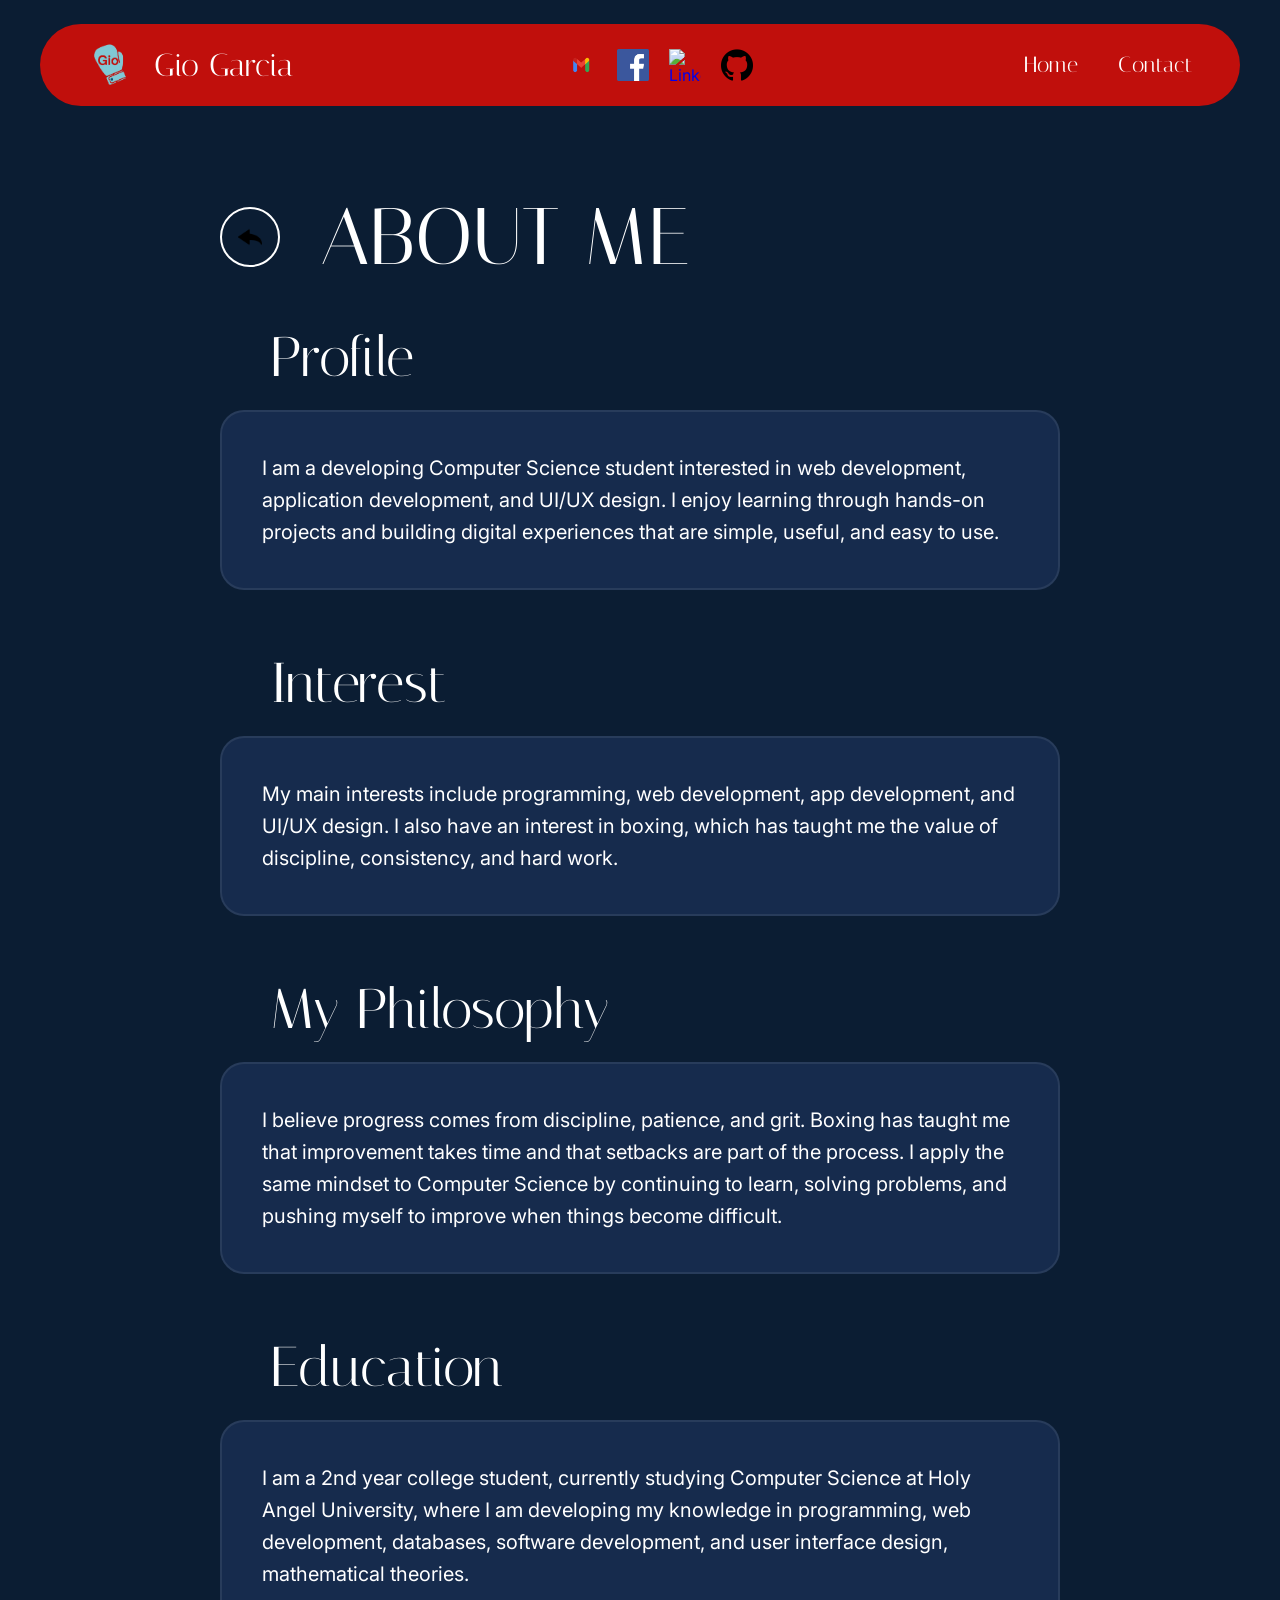
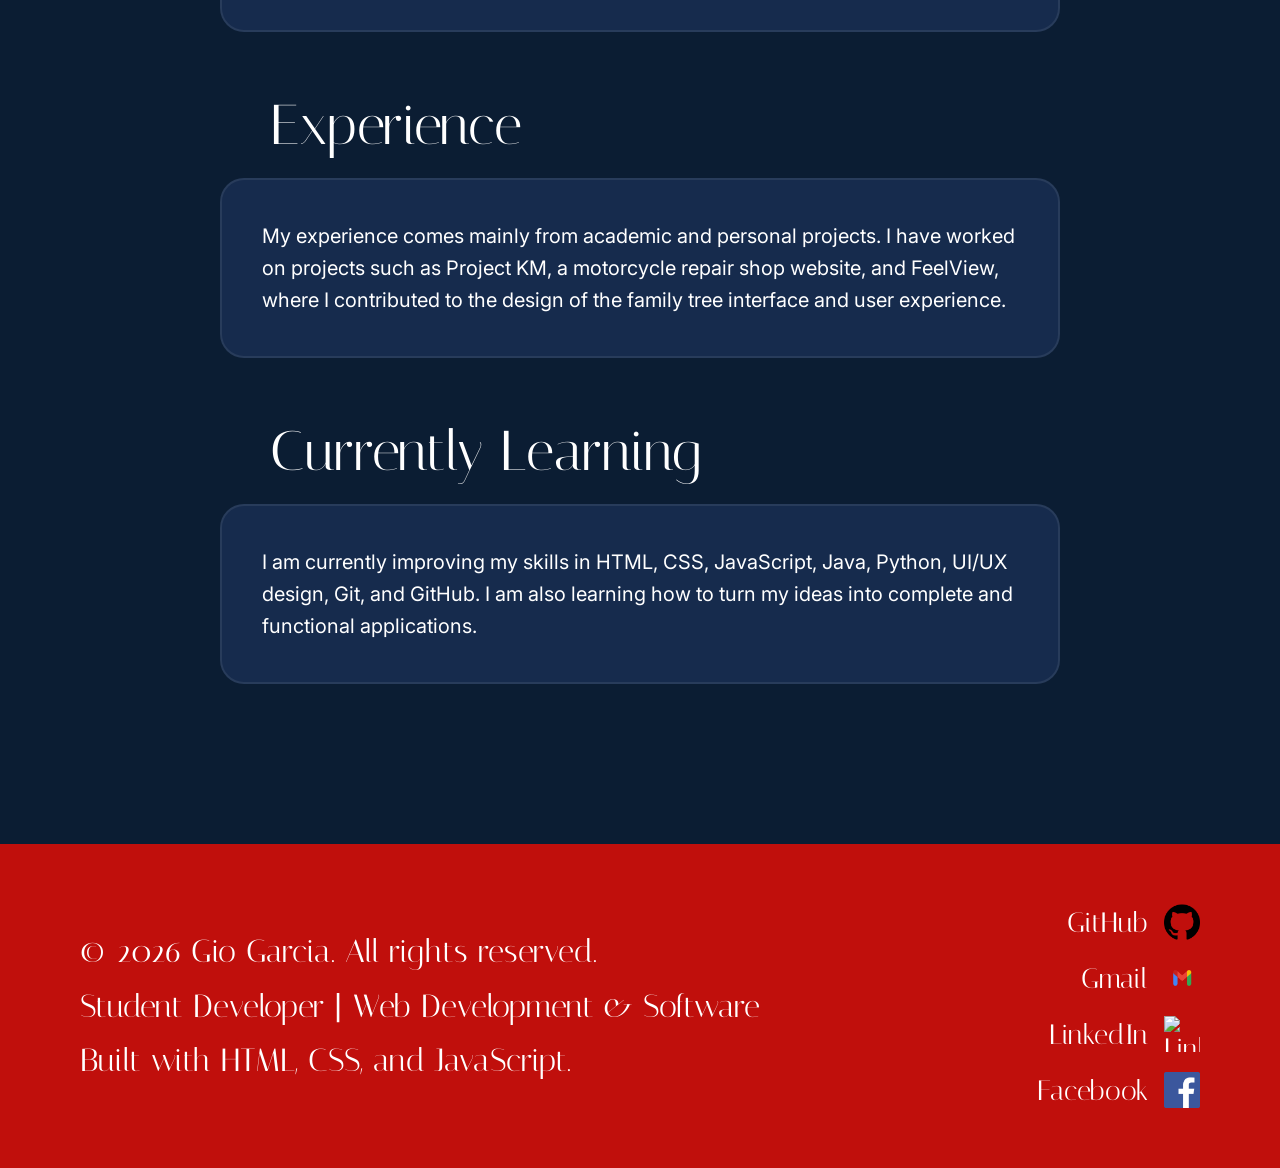
==== about.html @ 0b511183 "Finished Contact and About me page" ====
<!DOCTYPE html>
<html lang="en">

<head>
    <meta charset="UTF-8">
    <meta name="viewport" content="width=device-width, initial-scale=1.0">
    <title>Gio's Personal Portfolio - About Me</title>
    
    <link rel="preconnect" href="https://fonts.googleapis.com">
    <link rel="preconnect" href="https://fonts.gstatic.com" crossorigin>
    <link href="https://fonts.googleapis.com/css2?family=Inter:wght@400&family=Italiana&display=swap" rel="stylesheet">
    
    <link rel="stylesheet" href="css/style.css">
</head>

<body>

    <header class="header">
        <nav class="navigation">
            <a href="index.html" class="logo-container">
                <img src="img/GIO_LOGO2.png" alt="Gio Logo" class="logo-img">
                <span class="logo-name">Gio Garcia</span>
            </a>

            <div class="nav-socials">
                <a href="mailto:garciagio760@gmail.com"><img src="img/gmail-icon.png" alt="Gmail"></a>
                <a href="#"><img src="img/facebook-icon.png" alt="Facebook"></a>
                <a href="https://www.linkedin.com/in/gio-garcia-95ab38337/" target="_blank"><img src="img/linkedin-icon.png" alt="LinkedIn"></a>
                <a href="https://github.com/Gio31g" target="_blank"><img src="img/github-icon.png" alt="GitHub"></a>
            </div>

            <div class="nav_links">
                <a href="index.html">Home</a>
                <a href="contact.html">Contact</a>
            </div>
        </nav>
    </header>

    <main class="about-page">

        <div class="contact-header-container">
            <a href="index.html" class="back-button">
                <img src="img/back-icon.png" alt="Back">
            </a>
            <h1 class="contact-main-title">ABOUT ME</h1>
        </div>

        <div class="about-container">

            <section class="about-section">
                <h2>Profile</h2>
                <div class="about-card">
                    <p>I am a developing Computer Science student interested in web development, application development, and UI/UX design. I enjoy learning through hands-on projects and building digital experiences that are simple, useful, and easy to use.</p>
                </div>
            </section>

            <section class="about-section">
                <h2>Interest</h2>
                <div class="about-card">
                    <p>My main interests include programming, web development, app development, and UI/UX design. I also have an interest in boxing, which has taught me the value of discipline, consistency, and hard work.</p>
                </div>
            </section>

            <section class="about-section">
                <h2>My Philosophy</h2>
                <div class="about-card">
                    <p>I believe progress comes from discipline, patience, and grit. Boxing has taught me that improvement takes time and that setbacks are part of the process. I apply the same mindset to Computer Science by continuing to learn, solving problems, and pushing myself to improve when things become difficult.</p>
                </div>
            </section>

            <section class="about-section">
                <h2>Education</h2>
                <div class="about-card">
                    <p>I am a 2nd year college student, currently studying Computer Science at Holy Angel University, where I am developing my knowledge in programming, web development, databases, software development, and user interface design, mathematical theories.</p>
                </div>
            </section>

            <section class="about-section">
                <h2>Experience</h2>
                <div class="about-card">
                    <p>My experience comes mainly from academic and personal projects. I have worked on projects such as Project KM, a motorcycle repair shop website, and FeelView, where I contributed to the design of the family tree interface and user experience.</p>
                </div>
            </section>

            <section class="about-section">
                <h2>Currently Learning</h2>
                <div class="about-card">
                    <p>I am currently improving my skills in HTML, CSS, JavaScript, Java, Python, UI/UX design, Git, and GitHub. I am also learning how to turn my ideas into complete and functional applications.</p>
                </div>
            </section>

        </div>

    </main>

    <footer class="footer">
        <div class="footer-content">
            <div class="footer-text">
                <p class="footer-copyright">&copy; 2026 Gio Garcia. All rights reserved.</p>
                <p class="footer-subtitle">Student Developer | Web Development & Software</p>
                <p class="footer-built">Built with HTML, CSS, and JavaScript.</p>
            </div>

            <div class="footer-socials">
                <a href="https://github.com/Gio31g" target="_blank" class="social-link"><span>GitHub</span><img src="img/github-icon.png" alt="GitHub"></a>
                <a href="mailto:garciagio760@gmail.com" class="social-link"><span>Gmail</span><img src="img/gmail-icon.png" alt="Gmail"></a>
                <a href="https://www.linkedin.com/in/gio-garcia-95ab38337/" target="_blank" class="social-link"><span>LinkedIn</span><img src="img/linkedin-icon.png" alt="LinkedIn"></a>
                <a href="#" class="social-link"><span>Facebook</span><img src="img/facebook-icon.png" alt="Facebook"></a>
            </div>
        </div>
    </footer>

</body>
</html>
---- css/style.css ----
* {
    margin: 0;
    padding: 0;
    box-sizing: border-box;
}

body {
    background-color: #0B1D33;
    color: #FFFFFF;
    font-family: "Inter", sans-serif;
}

/* HEADER CONTAINER */

.header {
    background-color: #C00F0C;
    border-radius: 999px;
    padding: 16px 48px;
    margin: 24px 40px;
}

.navigation {
    display: flex;
    justify-content: space-between;
    align-items: center;
    width: 100%;
}

/* LEFT: LOGO & NAME */

.logo-container {
    display: flex;
    align-items: center;
    gap: 16px;
    text-decoration: none;
}

.logo-img {
    width: 50px;
    height: 50px;
    object-fit: contain;
}

.logo-name {
    font-family: "Italiana", serif;
    font-size: 32px;
    font-weight: 400;
    color: #FFFFFF;
    white-space: nowrap;
}

/* CENTER: SOCIAL ICONS */

.nav-socials {
    display: flex;
    align-items: center;
    gap: 20px;
}

.nav-socials a {
    display: flex;
    align-items: center;
    justify-content: center;
    transition: transform 0.2s ease, opacity 0.2s ease;
}

.nav-socials a:hover {
    transform: translateY(-2px);
    opacity: 0.9;
}
/* UNIFORM HEADER SOCIAL ICONS */

.nav-socials img {
    width: 32px;    /* Locks the width to 32px */
    height: 32px;  /* Locks the height to 32px */
    object-fit: contain;     /* Ensures icons scale proportionally */
}

/* RIGHT: NAVIGATION LINKS */

.nav_links,
.nav-links {
    display: flex;
    align-items: center;
    gap: 40px;
}

.nav_links a,
.nav-links a {
    font-family: "Italiana", serif; /* Matches header font style */
    font-size: 22px;
    color: #FFFFFF !important;
    text-decoration: none !important;
    white-space: nowrap;
    transition: opacity 0.2s ease, transform 0.2s ease;
}

.nav_links a:hover,
.nav-links a:hover {
    opacity: 0.8;
    transform: translateY(-2px);
}


/* HERO SECTION */

.hero {
    padding: 120px 60px;
    display: flex;
    align-items: center;
    gap: 60px;
}

.hero h1 {
    font-family: "Italiana", serif;
    font-size: 96px;
    font-weight: 400;
    letter-spacing: 2px;
    margin-bottom: 40px;
}

.hero-content {
    flex: 1;
    display: flex;
    flex-direction: column;
    align-items: flex-start;
}

.hero-content h2 {
   font-size: 90px;
}

.about-section h2 {
    margin-bottom: 40px;
    padding: 0 50px;
}

.hero-description {
    font-family: "Inter", sans-serif;
    font-size: 40px;
    max-width: none;
    margin-bottom: 100px;
    padding: 0 50px;
}
.hero-label {
    display: flex;
    align-items: center;
    justify-content: center;
    gap: 12px;
    font-family: "Inter", sans-serif;
    font-size: 24px;
    font-weight: 400;
    margin-bottom: 20px;
    width: 100%;
}

.status-dot {
    width: 16px;
    height: 16px;
    background-color: #22C55E;
    border-radius: 50%;
    box-shadow: 0 0 10px #22C55E;
    display: inline-block;
}


.hero-image img {
    width: 500px;
    height: 450px;
    object-fit: cover;
    border-radius: 50%;
    transform: translateY(-100px);
}

.button {
    display: inline-block;
    padding: 12px 24px;
    font-family: "Inter", sans-serif;
    font-size: 20px;
    font-weight: 400;
    text-decoration: none;
    text-align: center;
}

.hero-buttons {
    display: flex;
    width: 100%;
    padding: 0 50px;
}

.primary-button {
    background-color: #C00F0C;
    color: #FFFFFF;
}

.secondary-button {
    background-color: #C00F0C;
    color: #FFFFFF;
    margin-left: auto;
}


/* SKILLS SECTION */

.skills-section .section-heading{
    font-family: "Italiana", serif;
    font-size: 96px;
    font-weight: 400;
    text-align: center;
}
.skills-section {
    padding: 64px 60px;
}

.skills-grid {
    display: grid;
    grid-template-columns: repeat(2, 1fr);
    gap: 16px;
}

.skill-card {
    background-color: #162B4D;
    padding: 16px;
}

.skill-card h3 {
    font-family: "Inter", sans-serif;
    font-size: 30px;
    font-weight: 400;
    margin-bottom: 16px;
}
.skill-card ul {
    padding-left: 24px;
}

.skill-card li {
    font-size: 18px;
    margin-bottom: 8px;
}

/* SKILLS CARD ICONS */

.card-icons {
    display: flex;
    align-items: center;
    gap: 16px;
    margin-top: 24px;
}

.card-icons img {
    width: 40px;
    height: 40px;
    object-fit: contain;
}

/* PROJECTS SECTION */

.projects-section {
    padding: 80px 60px;
}

.projects-section .section-heading h2 {
    font-family: "Italiana", serif;
    font-size: 96px;
    font-weight: 400;
    text-align: center;
    margin-bottom: 60px;
}

.projects-container {
    display: flex;
    flex-direction: column;
    gap: 80px;
    max-width: 900px;
    margin: 0 auto;
}

/* PROJECTS SECTION INTERACTIONS */

.project-card {
    background-color: #162B4D;
    border: 2px solid rgba(255, 255, 255, 0.08);
    border-radius: 24px;
    padding: 56px 48px; /* Taller card with increased padding */
    transition: transform 0.3s ease, box-shadow 0.3s ease;
}

/* Card Shadow & Lift on Hover */
.project-card:hover {
    transform: translateY(-6px);
    box-shadow: 0 16px 40px rgba(0, 0, 0, 0.5);
    border-color: rgba(255, 255, 255, 0.2);
}

/* Card State when Clicked */
.project-card:active {
    transform: translateY(-2px);
    box-shadow: 0 8px 20px rgba(0, 0, 0, 0.4);
}

.project-title {
    font-family: "Italiana", serif;
    font-size: 40px;
    font-weight: 400;
    text-align: center;
    margin-bottom: 30px;
}

/* SCROLLABLE FULL-IMAGE PREVIEW */

.project-preview {
    width: 100%;
    height: 520px;           /* Increased height for a taller preview window */
    overflow-y: auto;        /* Lets users scroll through the full screenshot */
    border-radius: 12px;
    margin-bottom: 40px;     /* Extra space below the image preview */
    background-color: #0B1D33;
    border: 1px solid rgba(255, 255, 255, 0.1);
}

/* Clean scrollbar styling */
.project-preview::-webkit-scrollbar {
    width: 8px;
}

.project-preview::-webkit-scrollbar-track {
    background: #0B1D33;
    border-radius: 0 12px 12px 0;
}

.project-preview::-webkit-scrollbar-thumb {
    background: rgba(255, 255, 255, 0.2);
    border-radius: 4px;
}

.project-preview::-webkit-scrollbar-thumb:hover {
    background: rgba(255, 255, 255, 0.4);
}

.project-preview img {
    width: 100%;
    height: auto;           /* Keeps the full proportions of the image uncropped */
    display: block;
}

.project-description {
    font-family: "Inter", sans-serif;
    font-size: 20px;
    line-height: 1.6;
    text-align: center;
    margin-bottom: 32px;     /* Breathing room below description text */
}

.project-tech {
    font-family: "Inter", sans-serif;
    font-size: 20px;
    text-align: center;
    margin-bottom: 48px;     /* Breathing room between tech list and buttons */
    color: #E2E8F0;
}

.project-buttons {
    display: flex;
    justify-content: center;
    gap: 20px;               /* Spacing between individual buttons */
    flex-wrap: wrap;
    margin-top: 16px;
}

.project-buttons .button {
    background-color: #C00F0C;
    color: #FFFFFF;
    border-radius: 8px;
    margin-left: 0;
    transition: background-color 0.2s ease, color 0.2s ease, transform 0.2s ease, box-shadow 0.2s ease;
}

/* Button Light Blue on Hover */
.project-buttons .button:hover {
    background-color: #38BDF8; /* Light blue */
    color: #0B1D33;           /* Dark text for high contrast */
    transform: translateY(-2px);
    box-shadow: 0 4px 12px rgba(56, 189, 248, 0.4);
}

/* Button Light Blue when Clicked (:active) */
.project-buttons .button:active {
    background-color: #38BDF8;
    color: #0B1D33;
    transform: translateY(0);
    box-shadow: 0 2px 6px rgba(56, 189, 248, 0.3);
}

/* FOOTER SECTION */

.footer {
    background-color: #C00F0C;
    padding: 60px 80px;
    color: #FFFFFF;
    margin-top: 100px;
}

.footer-content {
    display: flex;
    justify-content: space-between;
    align-items: center;
    max-width: 1200px;
    margin: 0 auto;
    flex-wrap: wrap;
    gap: 40px;
}

.footer-text {
    display: flex;
    flex-direction: column;
    gap: 16px;
}

.footer-copyright,
.footer-subtitle,
.footer-built {
    font-family: "Italiana", serif;
    font-size: 32px;
    font-weight: 400;
    line-height: 1.2;
}

.footer-socials {
    display: flex;
    flex-direction: column;
    gap: 20px;
}

.social-link {
    display: flex;
    align-items: center;
    justify-content: flex-end;
    gap: 16px;
    text-decoration: none;
    color: #FFFFFF;
    font-family: "Italiana", serif;
    font-size: 28px;
    transition: opacity 0.2s ease, transform 0.2s ease;
}

.social-link:hover {
    opacity: 0.8;
    transform: translateX(-4px);
}

.social-link img {
    width: 36px;
    height: 36px;
    object-fit: contain;
}

/* CONTACT PAGE LAYOUT */

.contact-page {
    padding: 60px 80px;
}

.contact-header-container {
    display: flex;
    align-items: center;
    gap: 40px;
    margin-bottom: 20px;
}

.back-button {
    display: flex;
    align-items: center;
    justify-content: center;
    width: 60px;
    height: 60px;
    background-color: transparent;
    border: 2px solid #FFFFFF;
    border-radius: 50%;
    transition: opacity 0.2s ease;
}

.back-button img {
    width: 24px;
    height: 24px;
}

.back-button:hover {
    opacity: 0.8;
}

.contact-main-title {
    font-family: "Italiana", serif;
    font-size: 80px;
    font-weight: 400;
}

.contact-subtitle {
    font-family: "Italiana", serif;
    font-size: 48px;
    text-align: center;
    margin-bottom: 60px;
}

.contact-container {
    display: grid;
    grid-template-columns: 1fr 1fr;
    gap: 40px;
    max-width: 1200px;
    margin: 0 auto;
}

/* CARDS */

.contact-info-card,
.contact-form-card {
    background-color: #162B4D;
    border: 2px solid rgba(255, 255, 255, 0.08);
    border-radius: 24px;
    padding: 48px;
    display: flex;
    flex-direction: column;
}

.contact-info-card h2,
.contact-form-card h2 {
    font-family: "Italiana", serif;
    font-size: 40px;
    font-weight: 400;
    margin-bottom: 24px;
}

.contact-prompt {
    font-family: "Inter", sans-serif;
    font-size: 24px;
    margin-bottom: 40px;
}

.contact-detail {
    margin-bottom: 32px;
    display: flex;
    flex-direction: column;
    gap: 6px;
}

.detail-label {
    font-family: "Italiana", serif;
    font-size: 28px;
}

.detail-value {
    font-family: "Inter", sans-serif;
    font-size: 18px;
    color: #93C5FD;
    text-decoration: none;
    word-break: break-all;
}

.detail-value:hover {
    text-decoration: underline;
}

/* AVAILABILITY BADGE */

.availability-badge {
    display: flex;
    align-items: center;
    gap: 12px;
    margin-top: auto;
    font-family: "Inter", sans-serif;
    font-size: 22px;
}

.status-dot {
    width: 20px;
    height: 20px;
    background-color: #22C55E;
    border-radius: 50%;
    box-shadow: 0 0 10px #22C55E;
}

/* FORM FIELDS */

.form-group {
    display: flex;
    flex-direction: column;
    gap: 10px;
    margin-bottom: 24px;
}

.form-group label {
    font-family: "Italiana", serif;
    font-size: 28px;
}

.form-group input,
.form-group textarea {
    background-color: #FFFFFF;
    color: #0B1D33;
    font-family: "Inter", sans-serif;
    font-size: 18px;
    padding: 16px;
    border: none;
    border-radius: 8px;
    outline: none;
}

.form-group input::placeholder,
.form-group textarea::placeholder {
    color: #94A3B8;
}

.submit-button {
    background-color: #C00F0C;
    color: #FFFFFF;
    font-family: "Inter", sans-serif;
    font-size: 20px;
    padding: 14px;
    border: none;
    border-radius: 8px;
    cursor: pointer;
    margin-top: 10px;
    transition: background-color 0.2s ease;
}

.submit-button:hover {
    background-color: #38BDF8;
    color: #0B1D33;
}

/* ABOUT PAGE STYLES */

.about-page {
    padding: 60px 80px;
    max-width: 1000px;
    margin: 0 auto;
}

.about-container {
    display: flex;
    flex-direction: column;
    gap: 60px;
    margin-top: 40px;
}

.about-section h2 {
    font-family: "Italiana", serif;
    font-size: 56px;
    font-weight: 400;
    margin-bottom: 20px;
}

.about-card {
    background-color: #162B4D;
    border: 2px solid rgba(255, 255, 255, 0.08);
    border-radius: 24px;
    padding: 40px;
}

.about-card p {
    font-family: "Inter", sans-serif;
    font-size: 20px;
    line-height: 1.6;
    color: #FFFFFF;
}
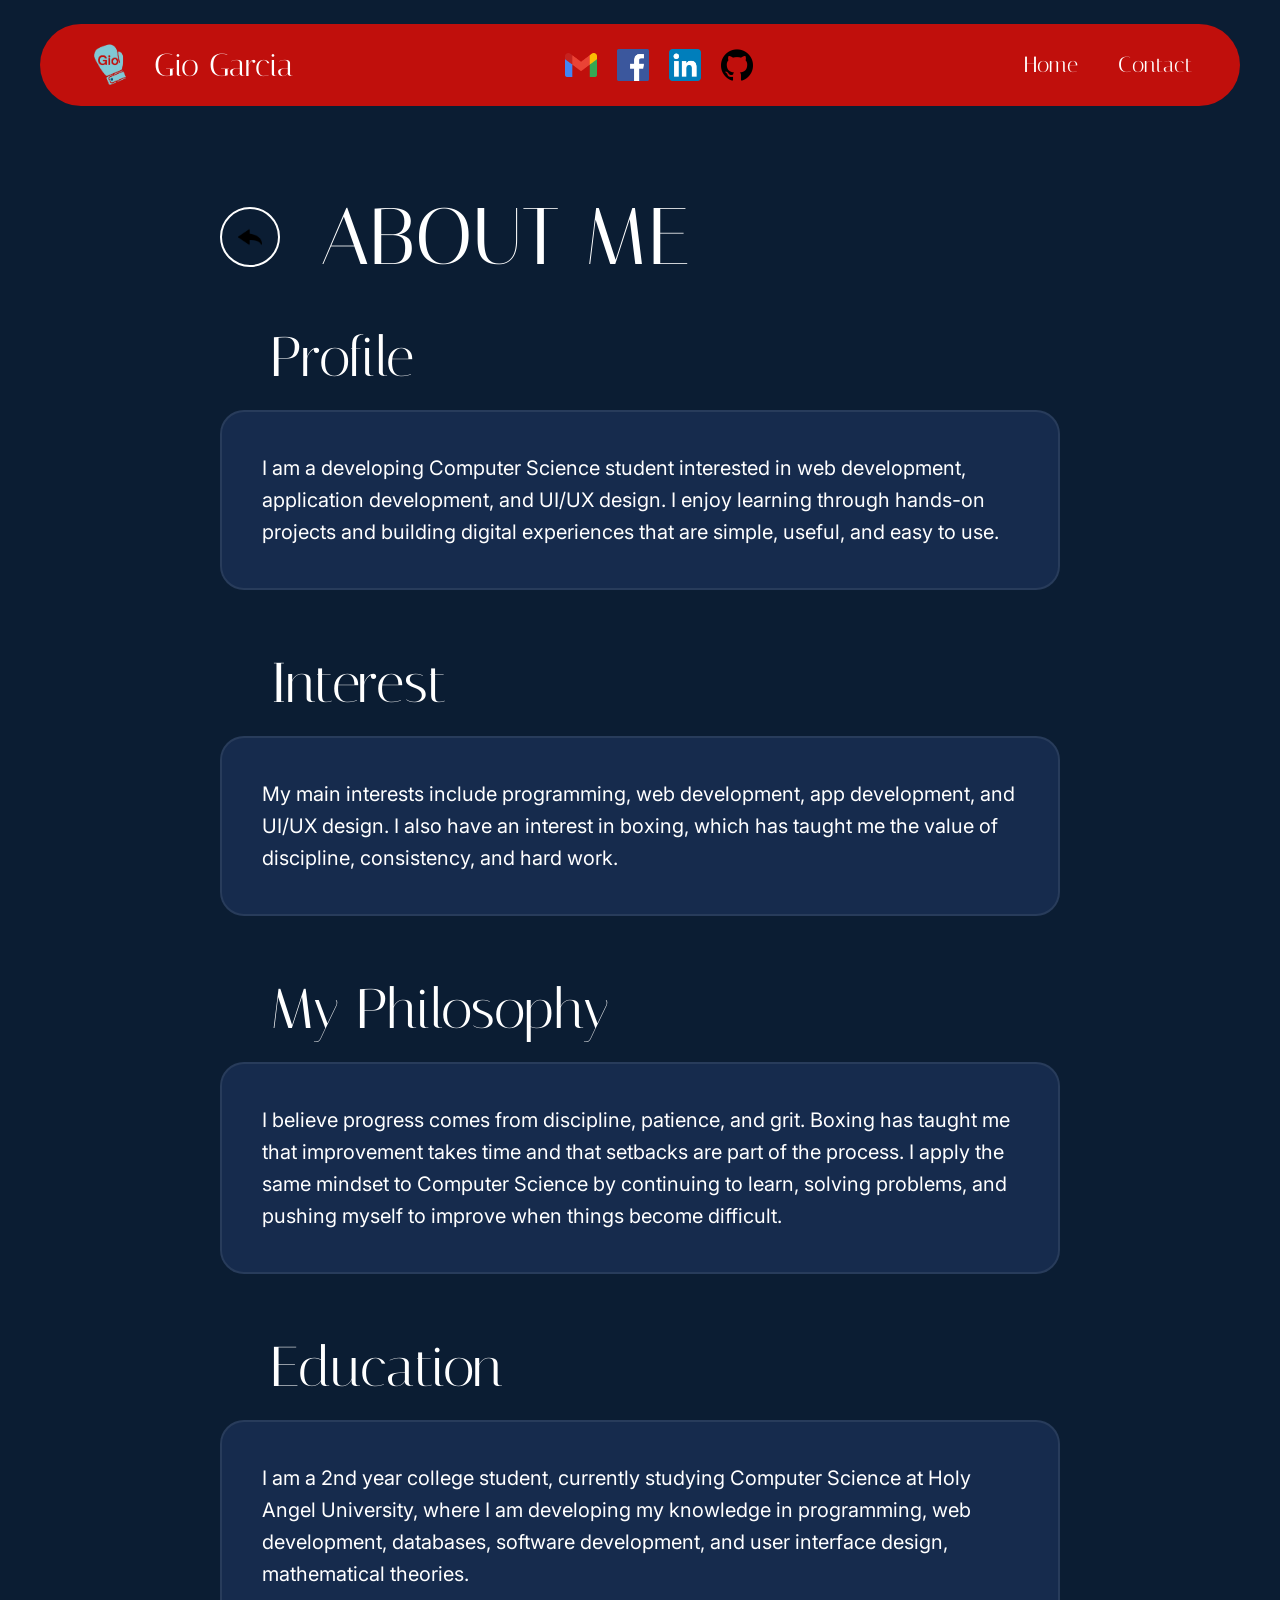
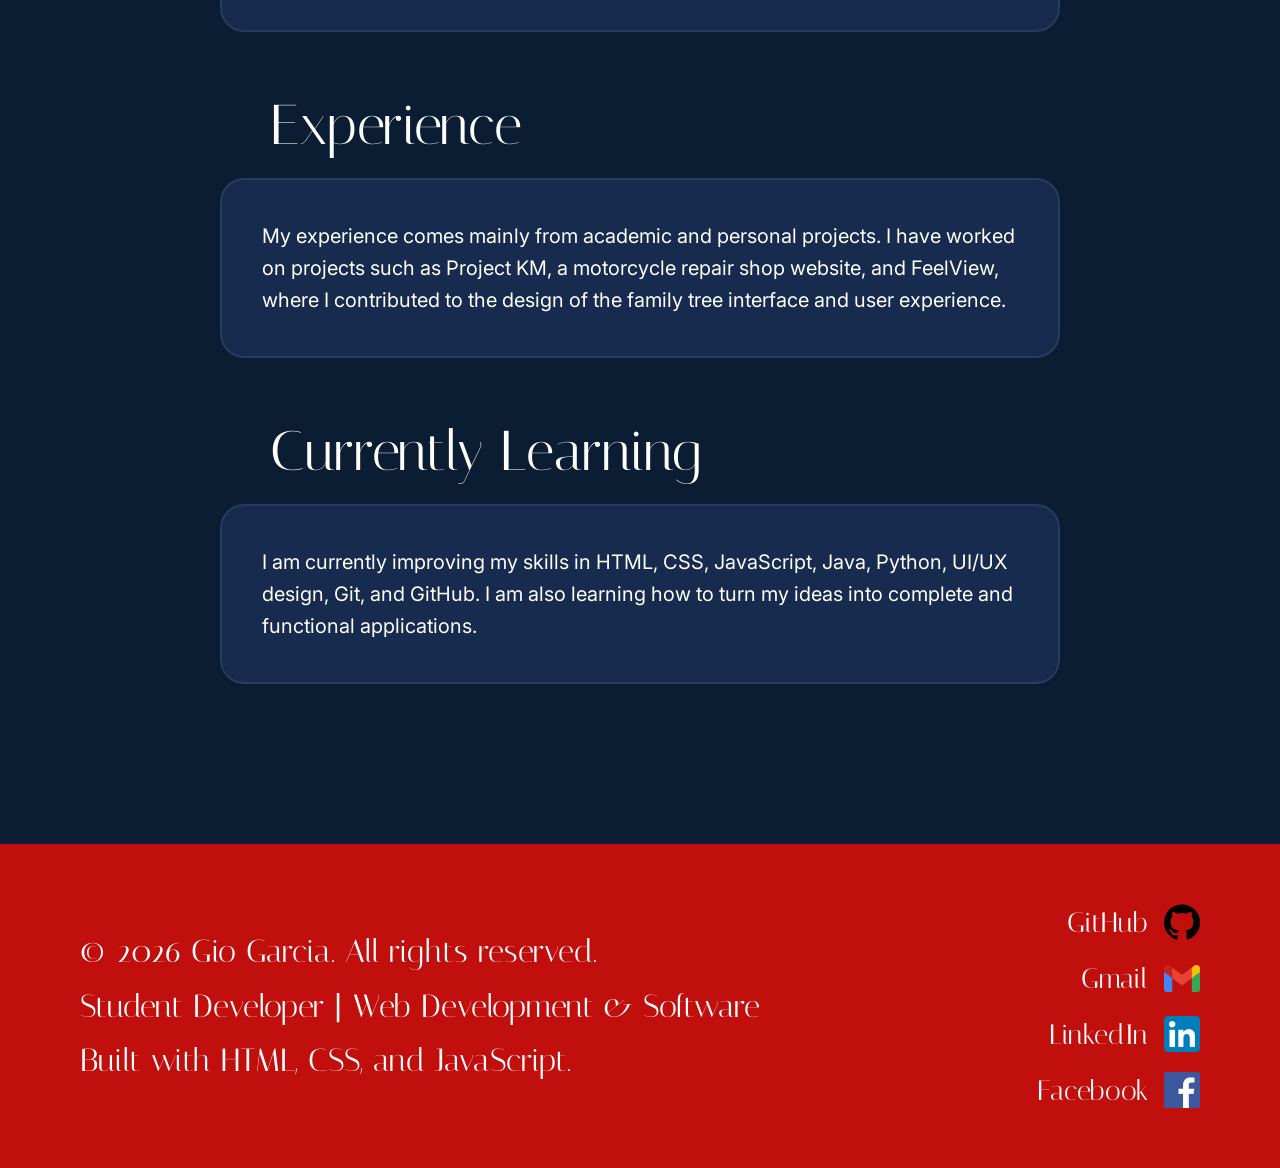
==== commit adb03ebb: "Accomplished Responsiveness and JS" ====
--- a/about.html
+++ b/about.html
@@ -11,6 +11,11 @@
     <link href="https://fonts.googleapis.com/css2?family=Inter:wght@400&family=Italiana&display=swap" rel="stylesheet">
     
     <link rel="stylesheet" href="css/style.css">
+    <script src="js/script.js"></script>
+    <button id="backToTop" aria-label="Back to top" title="Back to top">
+        ↑
+    </button>
+
 </head>
 
 <body>
@@ -23,12 +28,11 @@
             </a>
 
             <div class="nav-socials">
-                <a href="mailto:garciagio760@gmail.com"><img src="img/gmail-icon.png" alt="Gmail"></a>
-                <a href="#"><img src="img/facebook-icon.png" alt="Facebook"></a>
+                <a href="https://mail.google.com/mail/?view=cm&fs=1&to=garciagio760@gmail.com"><img src="img/gmail-icon.png" alt="Gmail"></a>
+                <a href="https://www.facebook.com/gio.garcia.96199"><img src="img/facebook-icon.png" alt="Facebook"></a>
                 <a href="https://www.linkedin.com/in/gio-garcia-95ab38337/" target="_blank"><img src="img/linkedin-icon.png" alt="LinkedIn"></a>
                 <a href="https://github.com/Gio31g" target="_blank"><img src="img/github-icon.png" alt="GitHub"></a>
             </div>
-
             <div class="nav_links">
                 <a href="index.html">Home</a>
                 <a href="contact.html">Contact</a>
@@ -105,7 +109,7 @@
                 <a href="https://github.com/Gio31g" target="_blank" class="social-link"><span>GitHub</span><img src="img/github-icon.png" alt="GitHub"></a>
                 <a href="mailto:garciagio760@gmail.com" class="social-link"><span>Gmail</span><img src="img/gmail-icon.png" alt="Gmail"></a>
                 <a href="https://www.linkedin.com/in/gio-garcia-95ab38337/" target="_blank" class="social-link"><span>LinkedIn</span><img src="img/linkedin-icon.png" alt="LinkedIn"></a>
-                <a href="#" class="social-link"><span>Facebook</span><img src="img/facebook-icon.png" alt="Facebook"></a>
+                <a href="https://www.facebook.com/gio.garcia.96199" class="social-link"><span>Facebook</span><img src="img/facebook-icon.png" alt="Facebook"></a>
             </div>
         </div>
     </footer>
--- a/css/style.css
+++ b/css/style.css
@@ -68,12 +68,13 @@
     transform: translateY(-2px);
     opacity: 0.9;
 }
+
 /* UNIFORM HEADER SOCIAL ICONS */
 
 .nav-socials img {
-    width: 32px;    /* Locks the width to 32px */
-    height: 32px;  /* Locks the height to 32px */
-    object-fit: contain;     /* Ensures icons scale proportionally */
+    width: 32px;   
+    height: 32px;  
+    object-fit: contain;     
 }
 
 /* RIGHT: NAVIGATION LINKS */
@@ -87,7 +88,7 @@
 
 .nav_links a,
 .nav-links a {
-    font-family: "Italiana", serif; /* Matches header font style */
+    font-family: "Italiana", serif; 
     font-size: 22px;
     color: #FFFFFF !important;
     text-decoration: none !important;
@@ -186,6 +187,21 @@
     display: flex;
     width: 100%;
     padding: 0 50px;
+}
+
+.hero-buttons .button:hover {
+    background-color: #38BDF8; /* Light blue */
+    color: #0B1D33;           /* Dark text for high contrast */
+    transform: translateY(-2px);
+    box-shadow: 0 4px 12px rgba(56, 189, 248, 0.4);
+}
+
+/* Button Light Blue when Clicked (:active) */
+.hero-buttons .button:active {
+    background-color: #38BDF8;
+    color: #0B1D33;
+    transform: translateY(0);
+    box-shadow: 0 2px 6px rgba(56, 189, 248, 0.3);
 }
 
 .primary-button {
@@ -661,4 +677,612 @@
     font-size: 20px;
     line-height: 1.6;
     color: #FFFFFF;
+}
+
+/* CASE STUDY PAGE STYLES  */
+.back-button img {
+    width: 24px;
+    height: 24px;
+    object-fit: contain; 
+}
+
+.case-study-page {
+    padding: 60px 80px;
+    max-width: 1000px;
+    margin: 0 auto;
+}
+
+.case-study-title {
+    font-family: "Italiana", serif;
+    font-size: 64px;
+    font-weight: 400;
+    line-height: 1.2;
+}
+
+.case-study-hero {
+    width: 100%;
+    margin: 40px 0 60px 0;
+    border-radius: 20px;
+    overflow: hidden;
+    border: 2px solid rgba(255, 255, 255, 0.1);
+}
+
+.case-study-hero img {
+    width: 100%;
+    height: auto;
+    display: block;
+}
+
+.case-study-container {
+    display: flex;
+    flex-direction: column;
+    gap: 50px;
+}
+
+.screenshots-list {
+    margin-top: 12px;
+    margin-left: 24px;
+    font-family: "Inter", sans-serif;
+    font-size: 20px;
+    line-height: 1.8;
+}
+.back-button {
+    display: flex;
+    align-items: center;
+    justify-content: center;
+    width: 60px;
+    height: 60px;
+    flex-shrink: 0; 
+    background-color: transparent;
+    border: 2px solid #FFFFFF;
+    border-radius: 50%;
+}
+
+.back-button img {
+    width: 24px;
+    height: 24px;
+    object-fit: contain;
+}
+/* SCREENSHOTS GRID */
+
+.screenshots-grid {
+    display: grid;
+    grid-template-columns: 1fr 1fr;
+    gap: 30px;
+    margin: 20px 0 40px 0;
+}
+
+.screenshot-card {
+    background-color: #162B4D;
+    border-radius: 16px;
+    padding: 16px;
+    border: 1px solid rgba(255, 255, 255, 0.1);
+    overflow: hidden;
+}
+
+.screenshot-card img {
+    width: 100%;
+    height: auto;
+    border-radius: 8px;
+    display: block;
+}
+
+.screenshot-card-full {
+    grid-column: 1 / -1;
+}
+
+/* BACK TO TOP BUTTON */
+
+#backToTop {
+    display: none;
+    position: fixed;
+    bottom: 24px;
+    right: 24px;
+    z-index: 1000;
+    width: 44px;
+    height: 44px;
+    background-color: #162B4D;
+    color: #FFFFFF;
+    border: 1px solid #29466B;
+    border-radius: 0;
+    font-size: 24px;
+    cursor: pointer;
+}
+
+#backToTop:hover {
+    background-color: #C00F0C;
+}
+
+#backToTop:focus-visible {
+    outline: 2px solid #FFFFFF;
+    outline-offset: 3px;
+}
+/* CUSTOM DARK SCROLLBAR */
+
+::-webkit-scrollbar {
+    width: 10px;
+}
+
+::-webkit-scrollbar-track {
+    background: #0B1D33;
+}
+::-webkit-scrollbar-thumb {
+    background: #C00F0C;
+    border-radius: 5px;
+}
+
+::-webkit-scrollbar-thumb:hover {
+    background: #E0120F;
+}
+
+
+html {
+    scrollbar-color: #C00F0C #0B1D33;
+    scrollbar-width: thin;
+}
+/* GENERAL */
+
+html {
+    -webkit-text-size-adjust: 100%;
+}
+
+img {
+    max-width: 100%;
+}
+
+h1,
+h2,
+h3 {
+    overflow-wrap: break-word;
+}
+
+
+
+/* TABLET */
+
+@media (max-width: 1024px) {
+
+    /* HEADER */
+
+    .header {
+        padding: 20px 32px;
+        margin: 20px;
+        border-radius: 40px;
+    }
+
+    .navigation {
+        flex-wrap: wrap;
+        justify-content: space-between;
+        gap: 20px;
+    }
+
+    .logo-name {
+        font-size: 28px;
+    }
+
+    .nav_links,
+    .nav-links {
+        width: 100%;
+        justify-content: center;
+        flex-wrap: wrap;
+        gap: 16px 32px;
+    }
+
+    /* HERO */
+
+    .hero {
+        flex-direction: column;
+        padding: 64px 32px;
+        gap: 48px;
+    }
+
+    .hero-content {
+        width: 100%;
+    }
+
+    .hero h1 {
+        font-size: clamp(38px, 9vw, 72px);
+        margin-bottom: 28px;
+    }
+
+    .hero-content h2 {
+        font-size: clamp(32px, 7vw, 56px);
+    }
+
+    .hero-description {
+        font-size: clamp(18px, 3.5vw, 28px);
+        line-height: 1.5;
+        margin-bottom: 48px;
+        padding: 0;
+    }
+
+    .hero-buttons {
+        padding: 0;
+        gap: 16px;
+    }
+
+    .hero-image {
+        width: 100%;
+        display: flex;
+        justify-content: center;
+    }
+
+    .hero-image img {
+        width: min(400px, 100%);
+        height: auto;
+        aspect-ratio: 10 / 9;
+        transform: none;
+    }
+
+    /* SKILLS */
+
+    .skills-section {
+        padding: 64px 32px;
+    }
+
+    .skills-section .section-heading {
+        font-size: clamp(36px, 8vw, 64px);
+        margin-bottom: 40px;
+    }
+
+    .skills-grid {
+        gap: 24px;
+    }
+
+    .skill-card {
+        padding: 28px;
+    }
+
+    .skill-card h3 {
+        font-size: 26px;
+    }
+
+    .skill-card li {
+        line-height: 1.5;
+        margin-bottom: 12px;
+    }
+
+    /* PROJECTS */
+
+    .projects-section {
+        padding: 64px 32px;
+    }
+
+    .projects-section .section-heading h2 {
+        font-size: clamp(36px, 8vw, 64px);
+        margin-bottom: 40px;
+    }
+
+    .projects-container {
+        gap: 56px;
+    }
+
+    .project-card {
+        padding: 40px 32px;
+    }
+
+    .project-title {
+        font-size: clamp(26px, 5vw, 36px);
+    }
+
+    .project-preview {
+        height: 420px;
+    }
+
+    .project-description,
+    .project-tech {
+        font-size: 18px;
+        line-height: 1.7;
+    }
+
+    .project-buttons {
+        gap: 16px;
+    }
+
+    /* FOOTER */
+
+    .footer {
+        padding: 48px 32px;
+        margin-top: 80px;
+    }
+
+    .footer-content {
+        flex-direction: column;
+        align-items: center;
+        text-align: center;
+        gap: 32px;
+    }
+
+    .footer-text,
+    .footer-socials {
+        align-items: center;
+    }
+
+    .footer-copyright,
+    .footer-subtitle,
+    .footer-built {
+        font-size: clamp(22px, 3.5vw, 28px);
+    }
+
+    .social-link {
+        justify-content: center;
+        font-size: 24px;
+    }
+
+    /* CONTACT */
+
+    .contact-page {
+        padding: 48px 32px;
+    }
+
+    .contact-main-title {
+        font-size: clamp(36px, 8vw, 64px);
+    }
+
+    .contact-subtitle {
+        font-size: clamp(22px, 4vw, 32px);
+        margin-bottom: 40px;
+    }
+
+    .contact-container {
+        grid-template-columns: 1fr;
+        gap: 32px;
+        max-width: 720px;
+    }
+
+    .contact-info-card,
+    .contact-form-card {
+        padding: 36px 28px;
+    }
+
+    .contact-info-card h2,
+    .contact-form-card h2 {
+        font-size: 32px;
+    }
+
+    .contact-prompt {
+        font-size: 20px;
+        line-height: 1.5;
+    }
+
+    .detail-label,
+    .form-group label {
+        font-size: 24px;
+    }
+
+    .form-group input,
+    .form-group textarea {
+        width: 100%;
+    }
+
+    /* ABOUT */
+
+    .about-page {
+        padding: 48px 32px;
+    }
+
+    .about-container {
+        gap: 48px;
+    }
+
+    .about-section h2 {
+        font-size: clamp(32px, 6vw, 44px);
+        padding: 0;
+    }
+
+    .about-card {
+        padding: 32px;
+    }
+
+    .about-card p {
+        font-size: 18px;
+        line-height: 1.7;
+    }
+
+    /* CASE STUDY */
+
+    .case-study-page {
+        padding: 48px 32px;
+    }
+
+    .case-study-title {
+        font-size: clamp(32px, 6vw, 48px);
+    }
+
+    .case-study-container {
+        gap: 40px;
+    }
+
+    .screenshots-grid {
+        gap: 24px;
+    }
+
+    .screenshots-list {
+        font-size: 18px;
+        line-height: 1.8;
+    }
+}
+
+
+/* MOBILE */
+
+@media (max-width: 600px) {
+
+    /* HEADER */
+
+    .header {
+        padding: 20px 24px;
+        margin: 16px;
+        border-radius: 32px;
+    }
+
+    .navigation {
+        flex-direction: column;
+        align-items: center;
+        gap: 16px;
+    }
+
+    .logo-name {
+        font-size: 26px;
+    }
+
+    .nav-socials img {
+        width: 28px;
+        height: 28px;
+    }
+
+    .nav_links,
+    .nav-links {
+        gap: 12px 24px;
+    }
+
+    .nav_links a,
+    .nav-links a {
+        font-size: 20px;
+    }
+
+    /* HERO */
+
+    .hero {
+        padding: 48px 24px;
+        gap: 40px;
+    }
+
+    .hero-label {
+        font-size: 18px;
+    }
+
+    .hero-buttons {
+        flex-direction: column;
+    }
+
+    .hero-buttons .button {
+        width: 100%;
+        margin-left: 0;
+    }
+
+    .hero-image img {
+        width: min(300px, 100%);
+    }
+
+    /* SKILLS */
+
+    .skills-section,
+    .projects-section {
+        padding: 48px 24px;
+    }
+
+    .skills-grid {
+        grid-template-columns: 1fr;
+    }
+
+    .skill-card {
+        padding: 24px;
+    }
+
+    .skill-card h3 {
+        font-size: 24px;
+    }
+
+    .skill-card li {
+        font-size: 17px;
+    }
+
+    .card-icons {
+        flex-wrap: wrap;
+    }
+
+    /* PROJECTS */
+
+    .project-card {
+        padding: 28px 20px;
+    }
+
+    .project-preview {
+        height: 300px;
+    }
+
+    .project-description,
+    .project-tech {
+        font-size: 17px;
+    }
+
+    .project-buttons {
+        flex-direction: column;
+    }
+
+    .project-buttons .button {
+        width: 100%;
+    }
+
+    /* FOOTER */
+
+    .footer {
+        padding: 40px 24px;
+        margin-top: 64px;
+    }
+
+    .social-link {
+        font-size: 22px;
+    }
+
+    /* INNER PAGES */
+
+    .contact-page,
+    .about-page,
+    .case-study-page {
+        padding: 40px 24px;
+    }
+
+    /* CONTACT */
+
+    .contact-header-container {
+        gap: 20px;
+    }
+
+    .back-button {
+        width: 52px;
+        height: 52px;
+    }
+
+    .contact-info-card,
+    .contact-form-card {
+        padding: 28px 20px;
+    }
+
+    .contact-prompt {
+        font-size: 18px;
+    }
+
+    .detail-value {
+        font-size: 16px;
+    }
+
+    .availability-badge {
+        font-size: 18px;
+    }
+
+    /* ABOUT */
+
+    .about-card {
+        padding: 24px 20px;
+    }
+
+    .about-card p {
+        font-size: 17px;
+    }
+
+    /* CASE STUDY */
+
+    .screenshots-grid {
+        grid-template-columns: 1fr;
+    }
+
+    .screenshot-card {
+        padding: 12px;
+    }
+
+    .screenshots-list {
+        font-size: 17px;
+    }
 }
